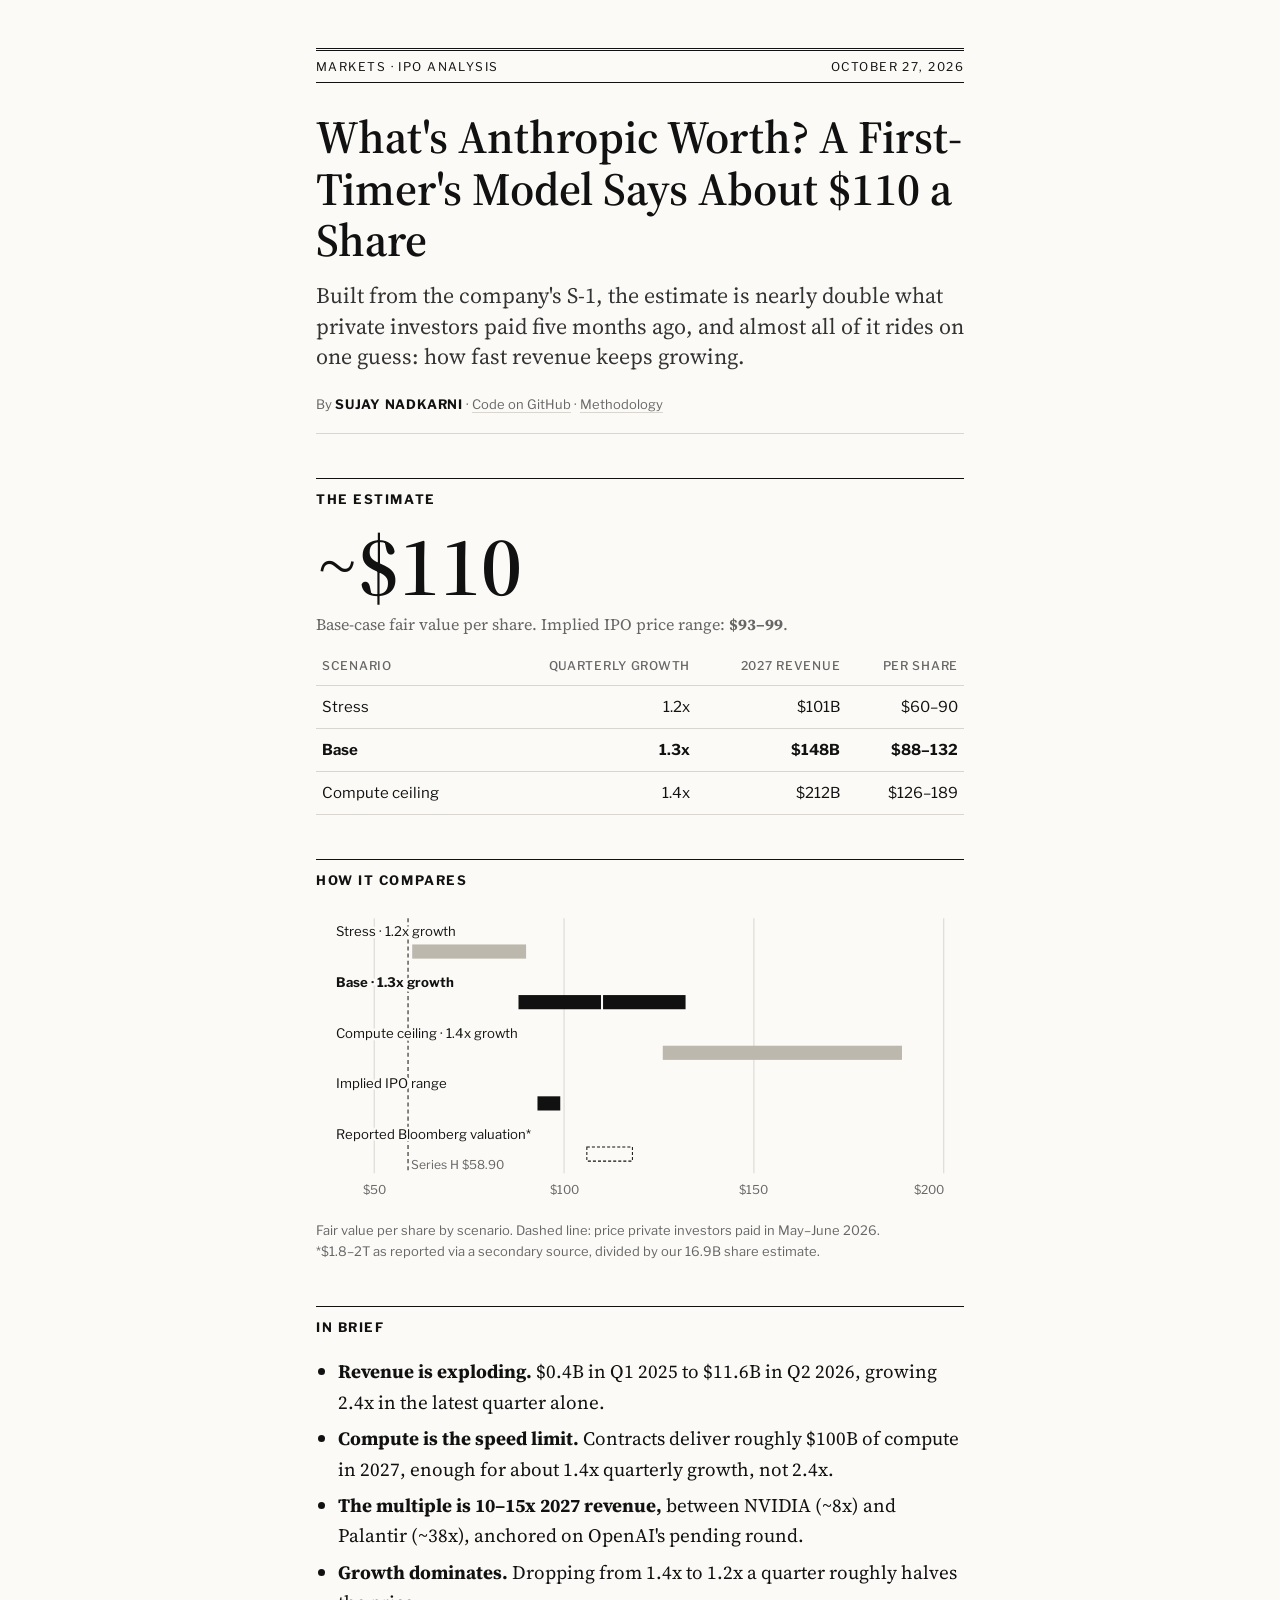
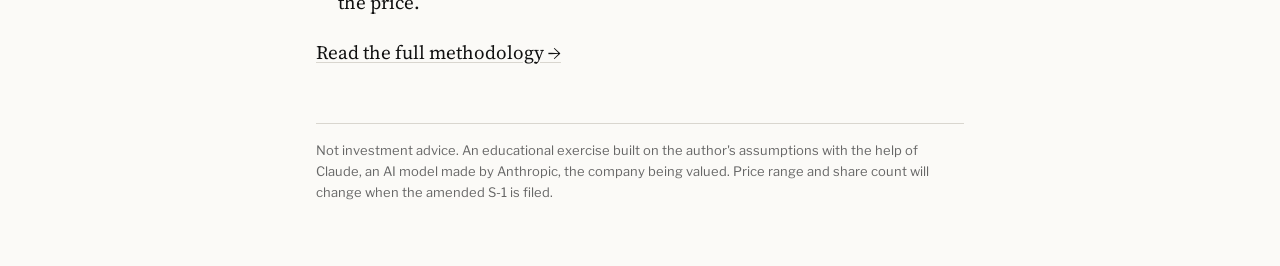
==== docs/index.html @ 46c84505 "Add GitHub Pages write-up and methodology page Co-Authored-By: Claude Opus 5.5 <noreply@anthropic.co" ====
<!doctype html>
<html lang="en">
<head>
  <meta charset="utf-8">
  <meta name="viewport" content="width=device-width, initial-scale=1">
  <title>What's Anthropic Worth?</title>
  <meta name="description" content="A first-timer's IPO valuation model built from Anthropic's S-1.">
  <link rel="preconnect" href="https://fonts.googleapis.com">
  <link rel="preconnect" href="https://fonts.gstatic.com" crossorigin>
  <link href="https://fonts.googleapis.com/css2?family=Libre+Franklin:wght@400;500;700&family=Source+Serif+4:opsz,wght@8..60,400;8..60,600&display=swap" rel="stylesheet">
  <link rel="stylesheet" href="style.css">
</head>
<body>
<main>
  <div class="kicker"><span>Markets · IPO Analysis</span><span>October 27, 2026</span></div>

  <h1>What's Anthropic Worth? A First-Timer's Model Says About $110 a Share</h1>
  <p class="dek">Built from the company's S-1, the estimate is nearly double what private investors paid five months ago, and almost all of it rides on one guess: how fast revenue keeps growing.</p>

  <p class="byline">By <strong>Sujay Nadkarni</strong> · <a href="https://github.com/sujaynadkarni/anthropic-ipo-prediction">Code on GitHub</a> · <a href="methodology.html">Methodology</a></p>

  <h2>The estimate</h2>
  <p class="big">~$110</p>
  <p class="big-note">Base-case fair value per share. Implied IPO price range: <strong>$93–99</strong>.</p>

  <table>
    <thead><tr><th>Scenario</th><th>Quarterly growth</th><th>2027 revenue</th><th>Per share</th></tr></thead>
    <tbody>
      <tr><td>Stress</td><td>1.2x</td><td>$101B</td><td>$60–90</td></tr>
      <tr class="base"><td>Base</td><td>1.3x</td><td>$148B</td><td>$88–132</td></tr>
      <tr><td>Compute ceiling</td><td>1.4x</td><td>$212B</td><td>$126–189</td></tr>
    </tbody>
  </table>

  <h2>How it compares</h2>
  <figure>
    <svg viewBox="0 0 640 300" role="img" aria-label="Price ranges per share: stress $60–90, base $88–132, compute ceiling $126–189, implied IPO range $93–99, reported Bloomberg valuation implies $106–118, Series H price $58.90.">
      <!-- scale: x = 20 + (price - 40) / 160 * 600 -->
      <g stroke="#d9d6cf">
        <line x1="57.5" y1="10" x2="57.5" y2="262"/>
        <line x1="245" y1="10" x2="245" y2="262"/>
        <line x1="432.5" y1="10" x2="432.5" y2="262"/>
        <line x1="620" y1="10" x2="620" y2="262"/>
      </g>
      <g class="tick" text-anchor="middle">
        <text x="57.5" y="282">$50</text>
        <text x="245" y="282">$100</text>
        <text x="432.5" y="282">$150</text>
        <text x="620" y="282" text-anchor="end">$200</text>
      </g>

      <line x1="90.9" y1="10" x2="90.9" y2="262" stroke="#111" stroke-dasharray="4 3"/>
      <text class="tick" x="94" y="258" fill="#111">Series H $58.90</text>

      <text class="label" x="20" y="28">Stress · 1.2x growth</text>
      <rect x="95" y="36" width="112.5" height="14" fill="#bdb8ad"/>

      <text class="label" x="20" y="78" font-weight="700">Base · 1.3x growth</text>
      <rect x="200" y="86" width="165" height="14" fill="#111"/>
      <line x1="282.5" y1="82" x2="282.5" y2="104" stroke="#fbfaf7" stroke-width="2"/>

      <text class="label" x="20" y="128">Compute ceiling · 1.4x growth</text>
      <rect x="342.5" y="136" width="236.25" height="14" fill="#bdb8ad"/>

      <text class="label" x="20" y="178">Implied IPO range</text>
      <rect x="218.75" y="186" width="22.5" height="14" fill="#111"/>

      <text class="label" x="20" y="228">Reported Bloomberg valuation*</text>
      <rect x="267.5" y="236" width="45" height="14" fill="none" stroke="#111" stroke-dasharray="3 2"/>

    </svg>
    <figcaption>Fair value per share by scenario. Dashed line: price private investors paid in May–June 2026.<br>*$1.8–2T as reported via a secondary source, divided by our 16.9B share estimate.</figcaption>
  </figure>

  <h2>In brief</h2>
  <ul>
    <li><strong>Revenue is exploding.</strong> $0.4B in Q1 2025 to $11.6B in Q2 2026, growing 2.4x in the latest quarter alone.</li>
    <li><strong>Compute is the speed limit.</strong> Contracts deliver roughly $100B of compute in 2027, enough for about 1.4x quarterly growth, not 2.4x.</li>
    <li><strong>The multiple is 10–15x 2027 revenue,</strong> between NVIDIA (~8x) and Palantir (~38x), anchored on OpenAI's pending round.</li>
    <li><strong>Growth dominates.</strong> Dropping from 1.4x to 1.2x a quarter roughly halves the price.</li>
  </ul>

  <p><a href="methodology.html">Read the full methodology →</a></p>

  <footer>
    Not investment advice. An educational exercise built on the author's assumptions with the help of Claude, an AI model made by Anthropic, the company being valued. Price range and share count will change when the amended S-1 is filed.
  </footer>
</main>
</body>
</html>
---- docs/style.css ----
:root {
  --paper: #fbfaf7;
  --ink: #111;
  --muted: #666;
  --rule: #d9d6cf;
  --accent: #111;
  --bar: #bdb8ad;
}

* { box-sizing: border-box; }

body {
  margin: 0;
  background: var(--paper);
  color: var(--ink);
  font-family: "Source Serif 4", Georgia, serif;
  font-size: 19px;
  line-height: 1.6;
}

main {
  max-width: 680px;
  margin: 0 auto;
  padding: 48px 16px 64px;
}

.kicker, .byline, .label, table, figcaption, footer, nav {
  font-family: "Libre Franklin", "Helvetica Neue", Arial, sans-serif;
}

.kicker {
  font-size: 12px;
  letter-spacing: 0.12em;
  text-transform: uppercase;
  border-top: 3px double var(--ink);
  border-bottom: 1px solid var(--ink);
  padding: 6px 0;
  margin-bottom: 28px;
  display: flex;
  justify-content: space-between;
}

h1 {
  font-size: clamp(32px, 6vw, 46px);
  line-height: 1.12;
  font-weight: 600;
  margin: 0 0 14px;
}

.dek {
  font-size: 22px;
  line-height: 1.4;
  color: #333;
  margin: 0 0 22px;
}

.byline {
  font-size: 13px;
  color: var(--muted);
  border-bottom: 1px solid var(--rule);
  padding-bottom: 18px;
  margin-bottom: 30px;
}
.byline strong { color: var(--ink); text-transform: uppercase; letter-spacing: 0.06em; }

a { color: inherit; text-decoration-color: var(--rule); text-underline-offset: 3px; }
a:hover { text-decoration-color: var(--ink); }

h2 {
  font-family: "Libre Franklin", "Helvetica Neue", Arial, sans-serif;
  font-size: 13px;
  letter-spacing: 0.12em;
  text-transform: uppercase;
  border-top: 1px solid var(--ink);
  padding-top: 10px;
  margin: 44px 0 14px;
}

.big {
  font-size: clamp(56px, 12vw, 84px);
  font-weight: 600;
  line-height: 1;
  margin: 8px 0 4px;
}
.big-note { color: var(--muted); font-size: 16px; margin: 0 0 8px; }

table {
  width: 100%;
  border-collapse: collapse;
  font-size: 15px;
  margin: 10px 0;
}
th, td { padding: 9px 6px; text-align: right; border-bottom: 1px solid var(--rule); }
th:first-child, td:first-child { text-align: left; }
th { font-size: 12px; letter-spacing: 0.06em; text-transform: uppercase; color: var(--muted); font-weight: 500; }
tr.base td { font-weight: 700; }

figure { margin: 18px 0; }
figure svg { width: 100%; height: auto; display: block; }
figcaption { font-size: 13px; color: var(--muted); margin-top: 8px; }

.label { font-size: 13px; fill: var(--ink); paint-order: stroke; stroke: var(--paper); stroke-width: 5px; stroke-linejoin: round; }
.tick { font-size: 12px; fill: var(--muted); }

footer {
  margin-top: 56px;
  border-top: 1px solid var(--rule);
  padding-top: 16px;
  font-size: 13px;
  color: var(--muted);
}

nav { font-size: 13px; margin-bottom: 18px; }

ol, ul { padding-left: 22px; }
li { margin-bottom: 6px; }
code { font-size: 0.85em; background: #efede7; padding: 1px 4px; }

figure svg text { font-family: "Libre Franklin", "Helvetica Neue", Arial, sans-serif; }
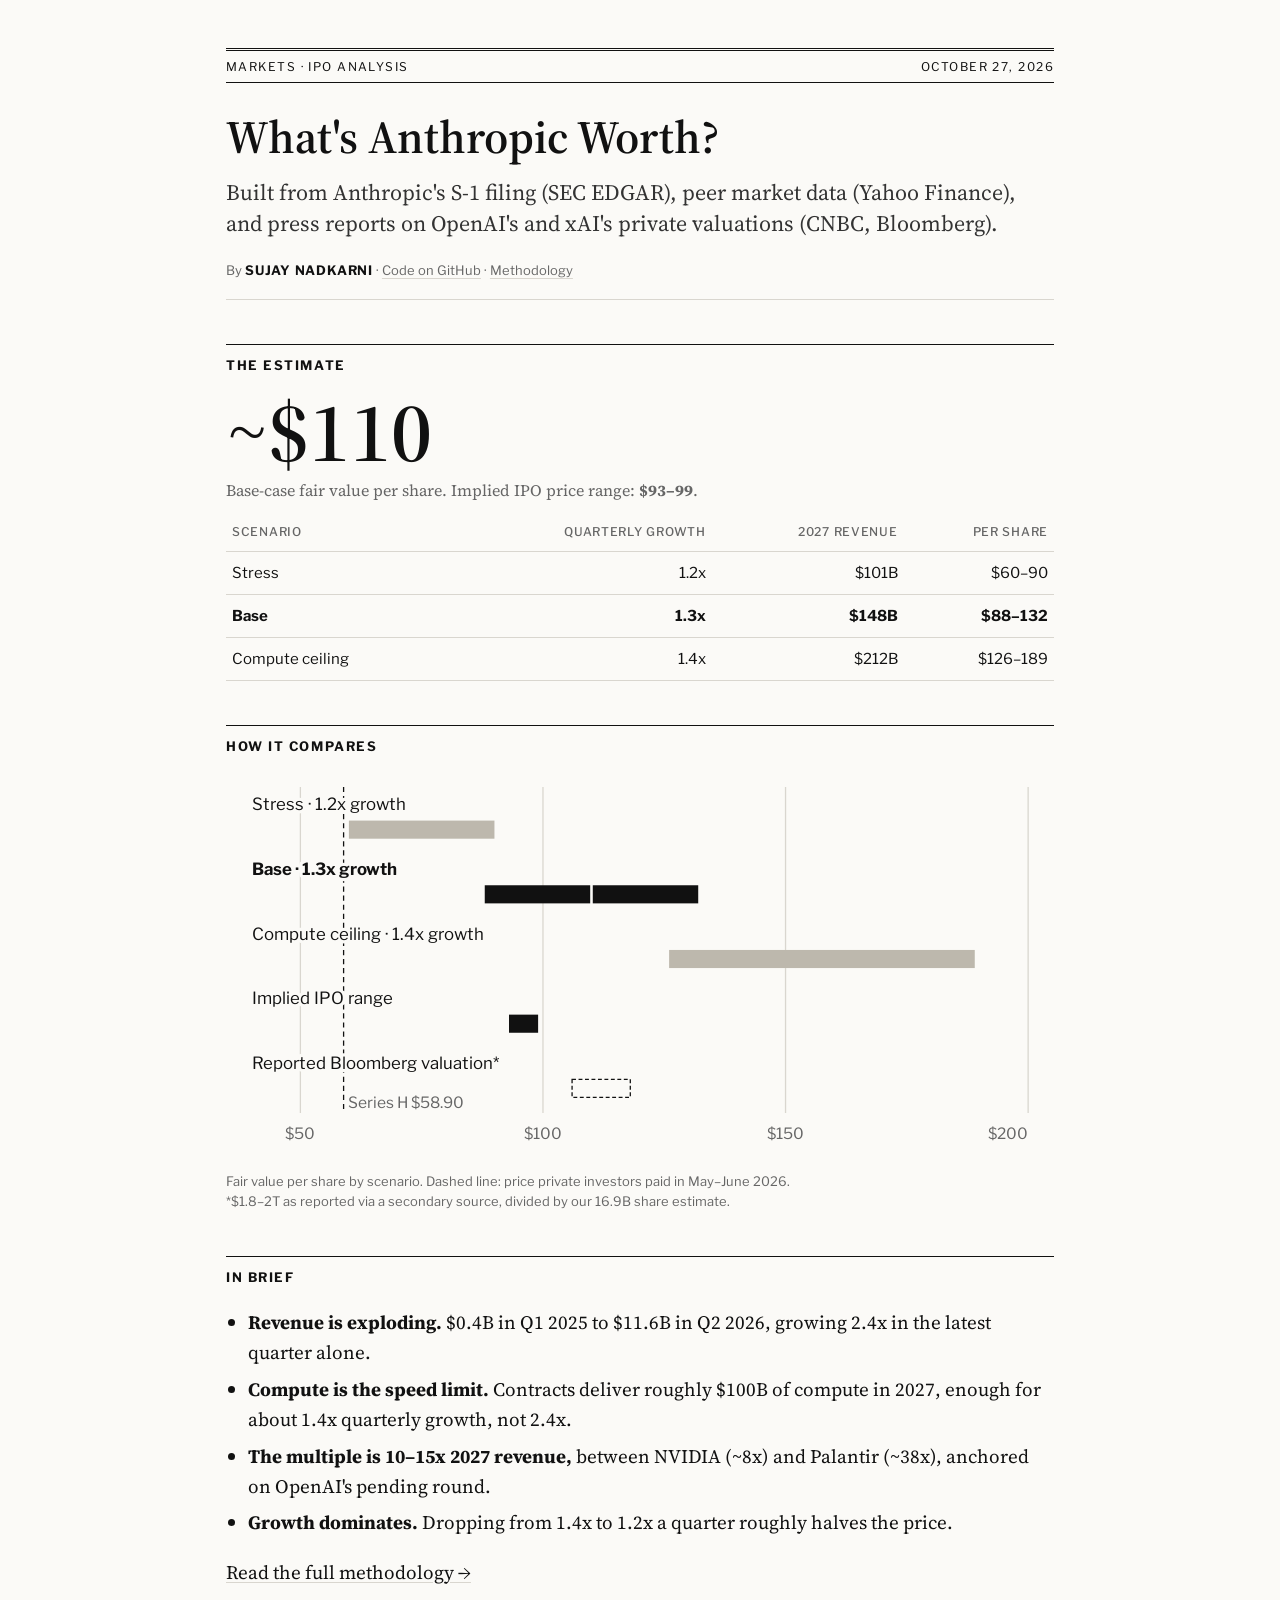
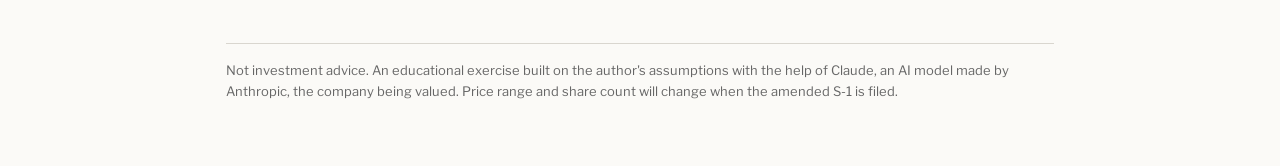
==== commit 74213434: "Simplify headline and list data sources in subhead Co-Authored-By: Claude Opus 5.5 <noreply@anthropi" ====
--- a/docs/index.html
+++ b/docs/index.html
@@ -14,8 +14,8 @@
 <main>
   <div class="kicker"><span>Markets · IPO Analysis</span><span>October 27, 2026</span></div>
 
-  <h1>What's Anthropic Worth? A First-Timer's Model Says About $110 a Share</h1>
-  <p class="dek">Built from the company's S-1, the estimate is nearly double what private investors paid five months ago, and almost all of it rides on one guess: how fast revenue keeps growing.</p>
+  <h1>What's Anthropic Worth?</h1>
+  <p class="dek">Built from Anthropic's S-1 filing (SEC EDGAR), peer market data (Yahoo Finance), and press reports on OpenAI's and xAI's private valuations (CNBC, Bloomberg).</p>
 
   <p class="byline">By <strong>Sujay Nadkarni</strong> · <a href="https://github.com/sujaynadkarni/anthropic-ipo-prediction">Code on GitHub</a> · <a href="methodology.html">Methodology</a></p>
 
--- a/docs/style.css
+++ b/docs/style.css
@@ -19,7 +19,7 @@
 }
 
 main {
-  max-width: 680px;
+  max-width: 860px;
   margin: 0 auto;
   padding: 48px 16px 64px;
 }
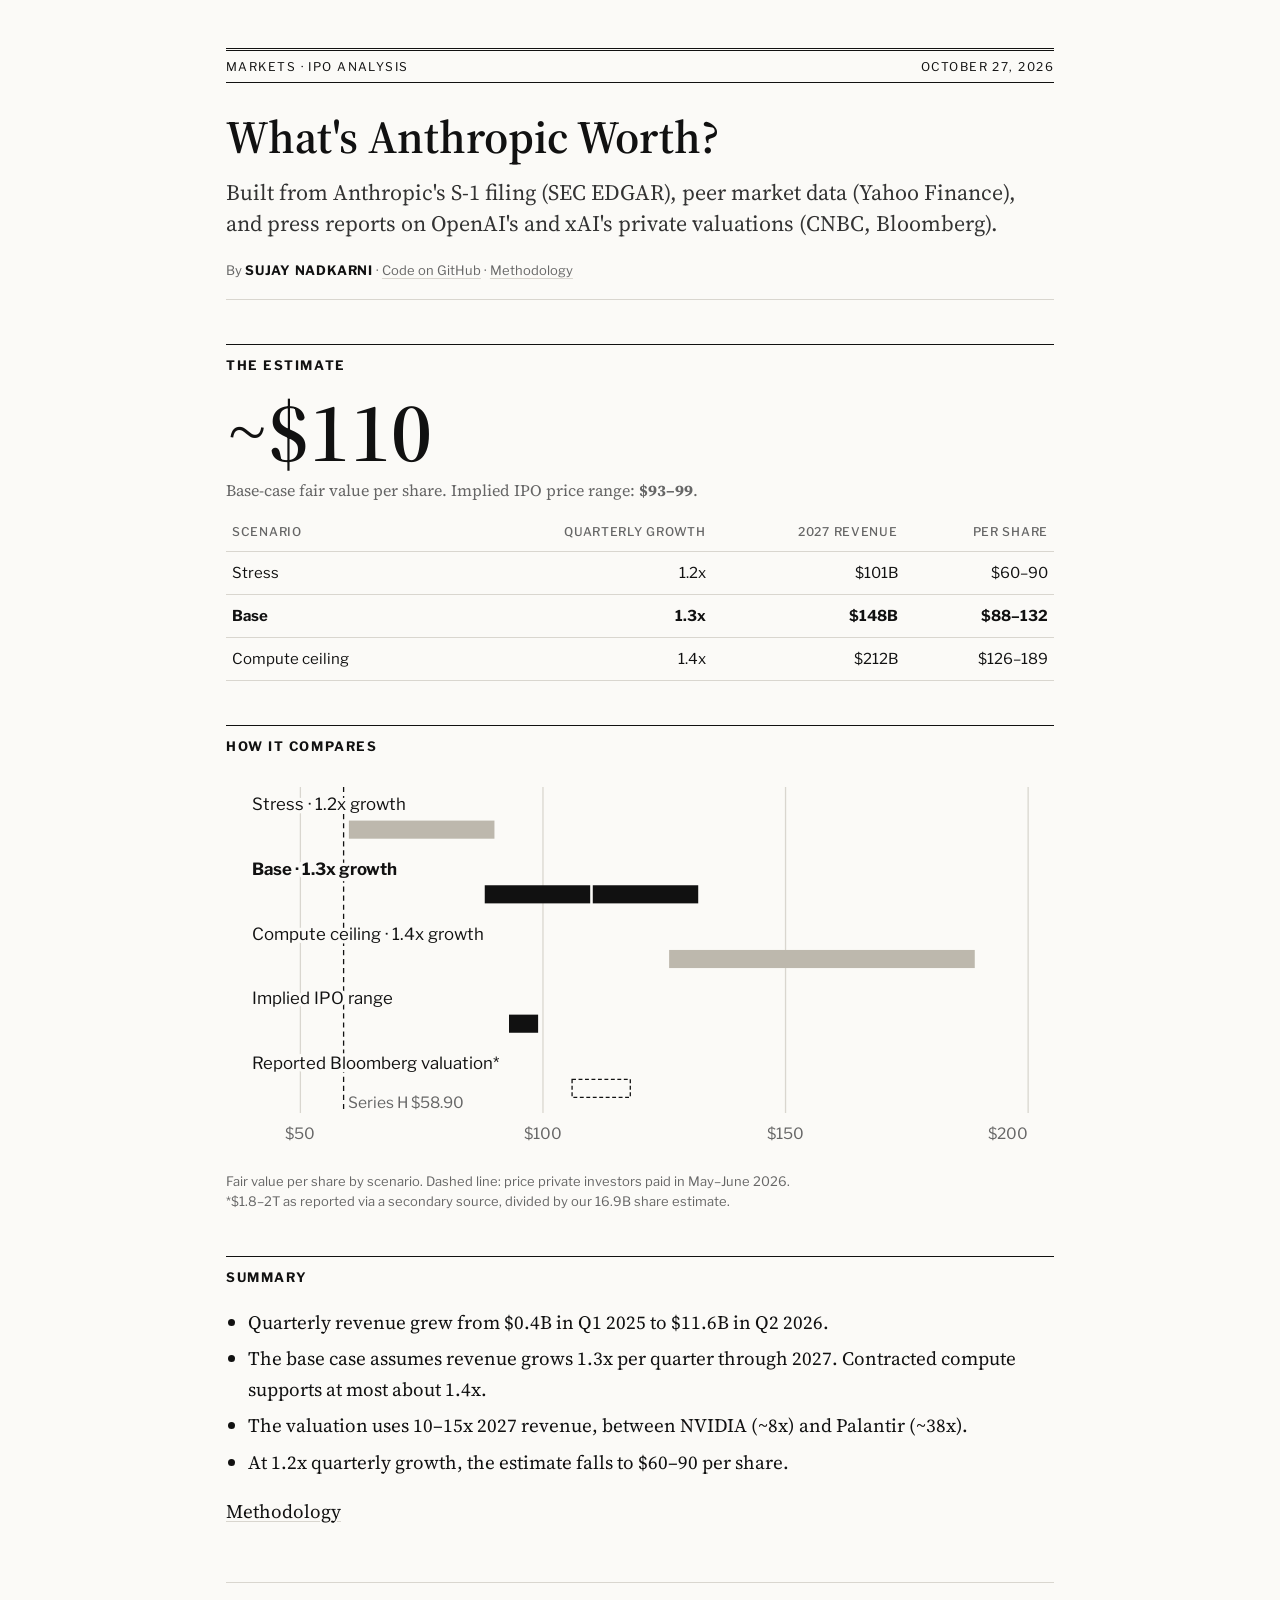
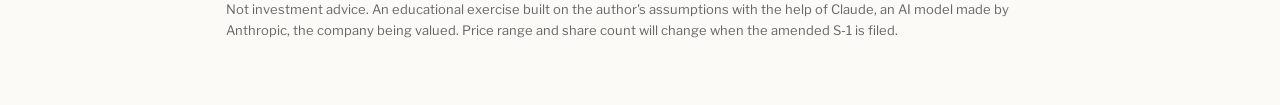
==== commit 8ea0bde0: "Plain-language summary and methodology subhead Co-Authored-By: Claude Opus 5.5 <noreply@anthropic.co" ====
--- a/docs/index.html
+++ b/docs/index.html
@@ -72,15 +72,15 @@
     <figcaption>Fair value per share by scenario. Dashed line: price private investors paid in May–June 2026.<br>*$1.8–2T as reported via a secondary source, divided by our 16.9B share estimate.</figcaption>
   </figure>
 
-  <h2>In brief</h2>
+  <h2>Summary</h2>
   <ul>
-    <li><strong>Revenue is exploding.</strong> $0.4B in Q1 2025 to $11.6B in Q2 2026, growing 2.4x in the latest quarter alone.</li>
-    <li><strong>Compute is the speed limit.</strong> Contracts deliver roughly $100B of compute in 2027, enough for about 1.4x quarterly growth, not 2.4x.</li>
-    <li><strong>The multiple is 10–15x 2027 revenue,</strong> between NVIDIA (~8x) and Palantir (~38x), anchored on OpenAI's pending round.</li>
-    <li><strong>Growth dominates.</strong> Dropping from 1.4x to 1.2x a quarter roughly halves the price.</li>
+    <li>Quarterly revenue grew from $0.4B in Q1 2025 to $11.6B in Q2 2026.</li>
+    <li>The base case assumes revenue grows 1.3x per quarter through 2027. Contracted compute supports at most about 1.4x.</li>
+    <li>The valuation uses 10–15x 2027 revenue, between NVIDIA (~8x) and Palantir (~38x).</li>
+    <li>At 1.2x quarterly growth, the estimate falls to $60–90 per share.</li>
   </ul>
 
-  <p><a href="methodology.html">Read the full methodology →</a></p>
+  <p><a href="methodology.html">Methodology</a></p>
 
   <footer>
     Not investment advice. An educational exercise built on the author's assumptions with the help of Claude, an AI model made by Anthropic, the company being valued. Price range and share count will change when the amended S-1 is filed.
